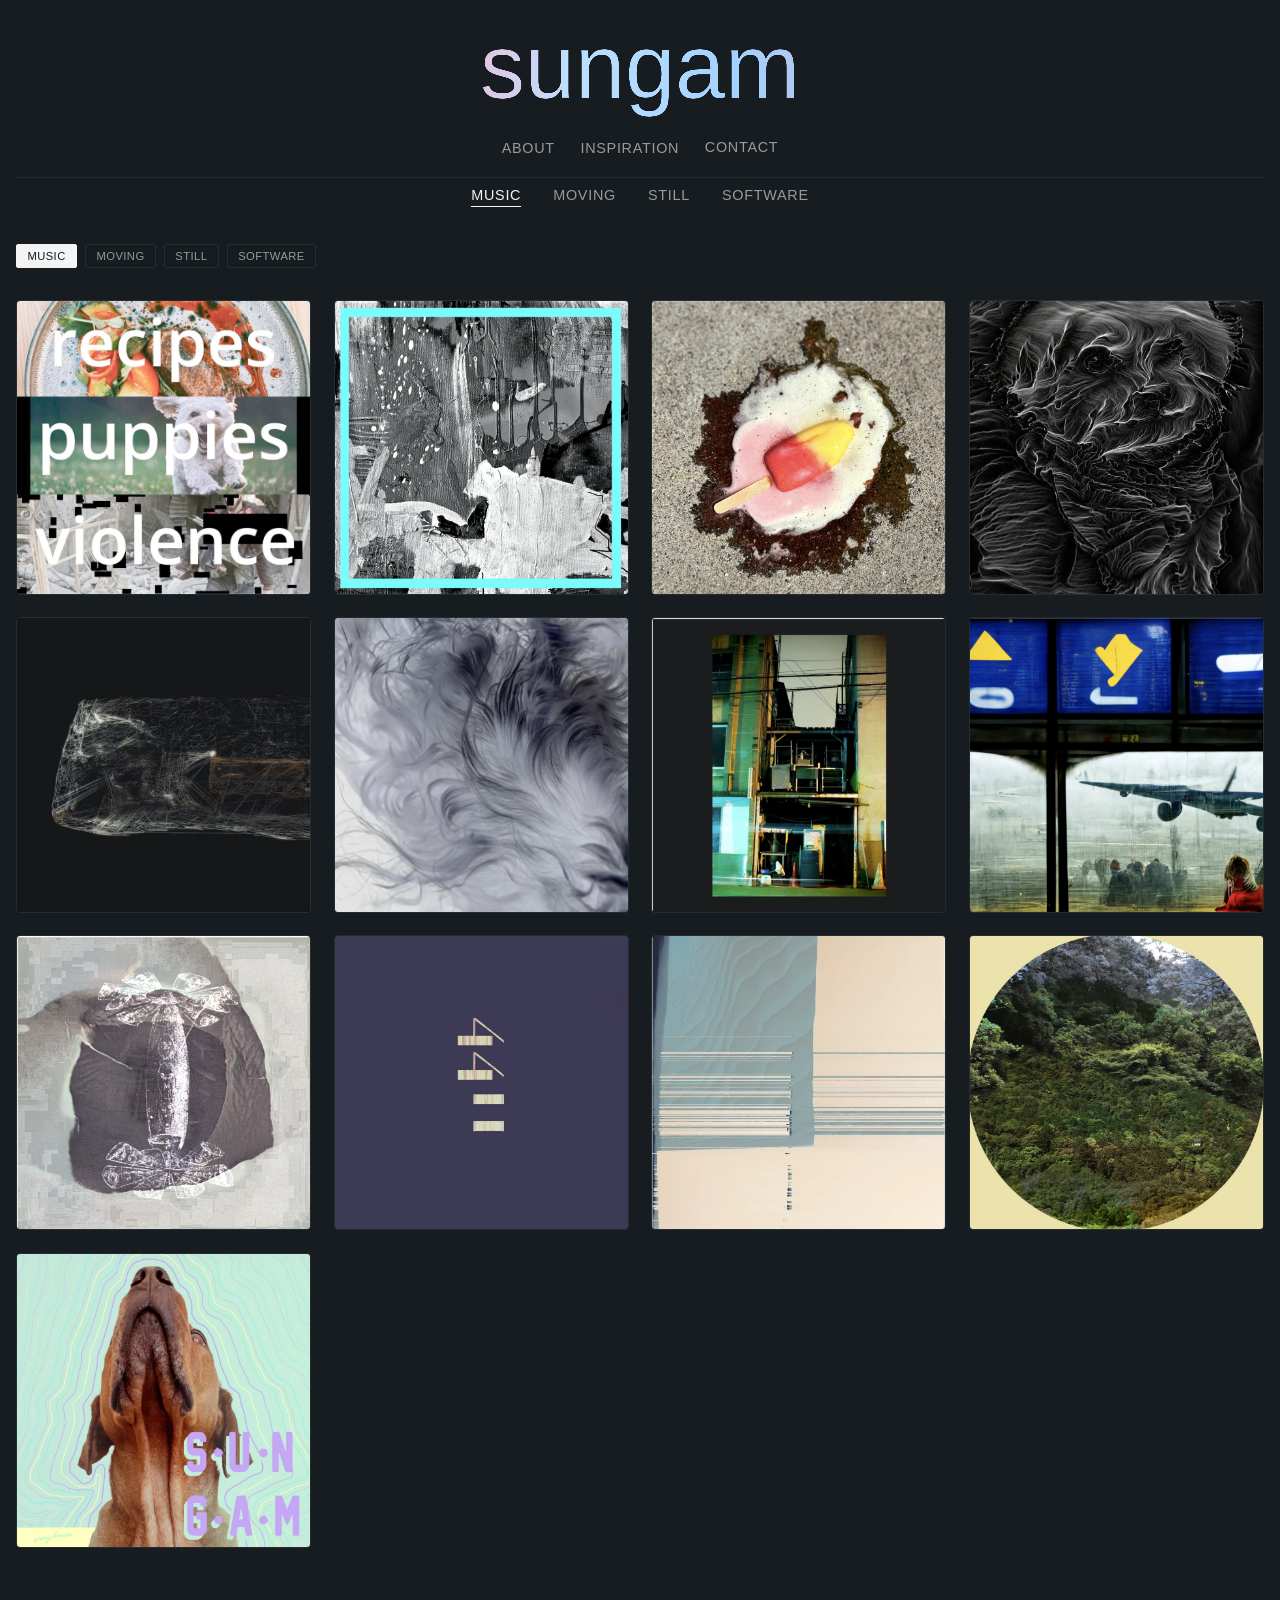
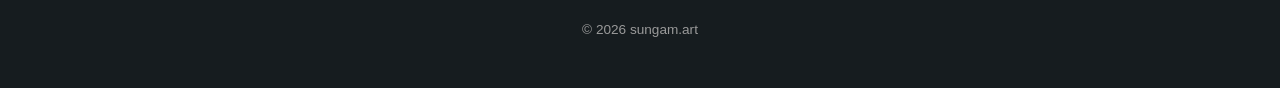
==== index.html @ 4e42deeb "Centered header: logo top, tabs below, category row underneath Co-Authored-By: Claude Sonnet 4.6 <no" ====
<!DOCTYPE html>
<html lang="en">
<head>
<link rel="icon" type="image/png" sizes="32x32" href="/icons/favicon-32x32.png">
<link rel="icon" type="image/png" sizes="16x16" href="/icons/favicon-16x16.png">
<link rel="shortcut icon" href="/icons/favicon.ico">
<link rel="apple-touch-icon" sizes="180x180" href="/icons/apple-touch-icon.png">
<link rel="manifest" href="/site.webmanifest">
<meta charset="UTF-8">
<meta name="viewport" content="width=device-width, initial-scale=1.0">
<title>sungam.art</title>
<link rel="stylesheet" href="style.css">
</head>
<body>

<header class="site-header">
  <a class="brand" href="#music" data-tab-link="portfolio">
    <canvas id="logo-canvas" aria-hidden="true"></canvas>
    <span class="sr-only">sungam</span>
  </a>

  <nav class="tabs" role="tablist" aria-label="Site sections">
    <button class="tab" id="tab-about" type="button" role="tab" aria-selected="false" aria-controls="panel-about" data-tab-link="about">About</button>
    <button class="tab" id="tab-inspiration" type="button" role="tab" aria-selected="false" aria-controls="panel-inspiration" data-tab-link="inspiration">Inspiration</button>
    <a class="tab" href="mailto:magnbir@gmail.com">Contact</a>
  </nav>

  <div class="category-row">
    <button class="category-link" type="button" data-category="music">Music</button>
    <button class="category-link" type="button" data-category="video">Moving</button>
    <button class="category-link" type="button" data-category="visual">Still</button>
    <button class="category-link" type="button" data-category="software">Software</button>
  </div>
</header>

<main class="site-main">

  <section id="panel-portfolio" class="panel" role="tabpanel" aria-labelledby="tab-portfolio">

    <div class="filters" id="type-filters" role="radiogroup" aria-label="Filter portfolio by type">
      <button class="filter-pill" type="button" role="radio" data-type="music" aria-checked="true">Music</button>
      <button class="filter-pill" type="button" role="radio" data-type="video" aria-checked="false">Moving</button>
      <button class="filter-pill" type="button" role="radio" data-type="visual" aria-checked="false">Still</button>
      <button class="filter-pill" type="button" role="radio" data-type="software" aria-checked="false">Software</button>
    </div>

<div class="grid" id="portfolio-grid"></div>

    <p class="empty-state" id="portfolio-empty" hidden>Nothing to show — toggle a filter above.</p>

  </section>

  <section id="panel-about" class="panel" role="tabpanel" aria-labelledby="tab-about" hidden>
    <div class="about-content">
      <div class="about-body">
        <img class="about-photo" src="Pics/about/magnusAbout.webp" alt="Magnus B. Skarphedinsson (Sungam)">
        <div class="about-text">
          <p>
            Sungam (Magnus B. Skarphedinsson) is an Icelandic electronic musician, sound and visual artist based in Oslo, Norway.
          </p>
          <p>
            My work is driven by a fascination with texture—both as material and method. Whether through Sungam or collaborations with 4411, Quadruplos, and Mr. Silla & Mongoose, texture remains the constant thread, the core inspiration shaping everything I create across music and visual art.
          </p>
          <p>
            Sonically, I explore the space between electronic music and experimental acoustics. I utilise generative techniques with modular synthesizers, bowed bass, found objects, contact microphone recordings, and field sounds—material that blurs the line between noise and musicality. These elements feed into larger pieces often grounded in techno and jungle, which I use as frameworks to investigate rhythm, density, and the textural possibilities of sound design.
          </p>
          <p>
            This same texture-focused approach carries through my visual work in video, photography, and painting. It's that compelling tension between organic unpredictability and digital precision that drives everything.
          </p>
          <p>
            Beyond making music, I'm interested in expanding the tools available for sound creation. I develop Max for Live devices that translate my approach to texture into instruments others can experiment with and build upon.
          </p>
          <p>
            At its core, my work is about listening—to texture, to the fine details in sound, to what happens when electronic precision meets organic imperfection.
          </p>
        </div>
      </div>
    </div>
  </section>

  <section id="panel-inspiration" class="panel" role="tabpanel" aria-labelledby="tab-inspiration" hidden>
    <div class="inspiration-content">

      <div class="insp-grid">
      <div class="insp-cat">
        <h3 class="insp-cat-title">Art</h3>
        <ul class="insp-list">
          <li class="insp-entry">
            <div class="insp-entry-main">
              <a class="insp-entry-name" href="https://ertdfgcvb.xyz" target="_blank" rel="noopener">Andreas Gysin</a>
              <span class="insp-entry-meta">ertdfgcvb &middot; Switzerland</span>
            </div>
            <p class="insp-entry-note">Works in ASCII. Homepage is a live text-rendering engine; play. is a browser-based live-coding playground with ~40 demos and a manual.</p>
            <a class="insp-entry-extra-url" href="https://play.ertdfgcvb.xyz" target="_blank" rel="noopener">play.ertdfgcvb.xyz</a>
          </li>
          <li class="insp-entry">
            <div class="insp-entry-main">
              <a class="insp-entry-name" href="https://www.nathalielawhead.com" target="_blank" rel="noopener">Nathalie Lawhead</a>
              <span class="insp-entry-meta">alienmelon &middot; Irvine, California</span>
            </div>
            <p class="insp-entry-note">Net artist since the late 90s. Deliberately broken and hostile interfaces as formal language. Also made the open-source Electric Zine Maker.</p>
            <a class="insp-entry-extra-url" href="https://tetrageddon.com" target="_blank" rel="noopener">tetrageddon.com</a>
          </li>
          <li class="insp-entry">
            <div class="insp-entry-main">
              <a class="insp-entry-name" href="https://everest-pipkin.com" target="_blank" rel="noopener">Everest Pipkin</a>
            </div>
            <p class="insp-entry-note">Generative poetry, software, drawing, tabletop games. Themes of ecology, tool making, collapse, and the labor and care inside those fantasies.</p>
          </li>
          <li class="insp-entry">
            <div class="insp-entry-main">
              <a class="insp-entry-name" href="https://www.laturboavedon.com" target="_blank" rel="noopener">LaTurbo Avedon</a>
              <span class="insp-entry-meta">non-physical</span>
            </div>
            <p class="insp-entry-note">Exists only as an avatar; no physical identity confirmed. Runs Panther Modern, a file-based exhibition space for site-specific internet installations.</p>
            <a class="insp-entry-extra-url" href="https://turboavedon.com" target="_blank" rel="noopener">turboavedon.com</a>
          </li>
          <li class="insp-entry">
            <div class="insp-entry-main">
              <a class="insp-entry-name" href="https://jodi.org" target="_blank" rel="noopener">JODI</a>
              <span class="insp-entry-meta">Joan Heemskerk and Dirk Paesmans &middot; Netherlands / Belgium</span>
            </div>
            <p class="insp-entry-note">From 1995. The origin point of the genre.</p>
          </li>
        </ul>
      </div>

      <div class="insp-cat">
        <h3 class="insp-cat-title">Tools</h3>
        <ul class="insp-list">
          <li class="insp-entry">
            <div class="insp-entry-main">
              <a class="insp-entry-name" href="https://khyamallami.com" target="_blank" rel="noopener">Khyam Allami</a>
              <span class="insp-entry-meta">Iraqi-British, born Damascus</span>
            </div>
            <p class="insp-entry-note">Oud player who built his own microtonal software (Apotome, Leimma) after finding existing tools culturally biased. Prix Ars Electronica 2021.</p>
            <a class="insp-entry-extra-url" href="https://apotome.ctm-festival.de" target="_blank" rel="noopener">apotome.ctm-festival.de</a>
          </li>
          <li class="insp-entry">
            <div class="insp-entry-main">
              <a class="insp-entry-name" href="http://www.singingtextiles.com" target="_blank" rel="noopener">Paola Torres Núñez del Prado</a>
              <span class="insp-entry-meta">Peruvian, Stockholm</span>
            </div>
            <p class="insp-entry-note">DIY textile controllers as sound interfaces since 2007. Lichen-based interactive textiles; khipu reimagined as a sonic coding system.</p>
            <a class="insp-entry-extra-url" href="https://autodios.github.io/index1.html" target="_blank" rel="noopener">autodios.github.io</a>
          </li>
          <li class="insp-entry">
            <div class="insp-entry-main">
              <a class="insp-entry-name" href="https://inconvergent.net" target="_blank" rel="noopener">Anders Hoff</a>
              <span class="insp-entry-meta">Inconvergent</span>
            </div>
            <p class="insp-entry-note">Generative plotter work with the algorithms written up alongside each piece.</p>
          </li>
          <li class="insp-entry">
            <div class="insp-entry-main">
              <a class="insp-entry-name" href="https://ojack.xyz" target="_blank" rel="noopener">Olivia Jack</a>
            </div>
            <p class="insp-entry-note">Made Hydra, the browser-based live coding video synth.</p>
          </li>
          <li class="insp-entry">
            <div class="insp-entry-main">
              <a class="insp-entry-name" href="https://charstiles.com" target="_blank" rel="noopener">Char Stiles</a>
            </div>
            <p class="insp-entry-note">Live-coded shaders, GLSL performance.</p>
          </li>
          <li class="insp-entry">
            <div class="insp-entry-main">
              <a class="insp-entry-name" href="https://kylemcdonald.net" target="_blank" rel="noopener">Kyle McDonald</a>
            </div>
            <p class="insp-entry-note">Computer vision and machine learning, usually pointed at something uncomfortable.</p>
          </li>
          <li class="insp-entry">
            <div class="insp-entry-main">
              <a class="insp-entry-name" href="https://yaxu.org" target="_blank" rel="noopener">Alex McLean</a>
              <span class="insp-entry-meta">yaxu</span>
            </div>
            <p class="insp-entry-note">Made TidalCycles. Writes about pattern and weaving as much as music.</p>
          </li>
        </ul>
      </div>

      <div class="insp-cat">
        <h3 class="insp-cat-title">AV</h3>
        <ul class="insp-list">
          <li class="insp-entry">
            <div class="insp-entry-main">
              <a class="insp-entry-name" href="https://www.ioanavrememoser.com" target="_blank" rel="noopener">Ioana Vreme Moser</a>
              <span class="insp-entry-meta">Romanian, Berlin</span>
            </div>
            <p class="insp-entry-note">Deliberately crude circuits built from cosmetics, sugar, minerals and salvaged components. Sound sculptures with 1960s chips embedded in hard candy.</p>
          </li>
          <li class="insp-entry">
            <div class="insp-entry-main">
              <a class="insp-entry-name" href="https://tarikbarri.nl" target="_blank" rel="noopener">Tarik Barri</a>
              <span class="insp-entry-meta">Dutch, Berlin</span>
            </div>
            <p class="insp-entry-note">Built Versum, a 3D world where navigating it is the composition.</p>
          </li>
          <li class="insp-entry">
            <div class="insp-entry-main">
              <a class="insp-entry-name" href="https://renickbell.net" target="_blank" rel="noopener">Renick Bell</a>
            </div>
            <p class="insp-entry-note">Algorithmic live coding through his own Haskell system, Conductive.</p>
          </li>
          <li class="insp-entry">
            <div class="insp-entry-main">
              <a class="insp-entry-name" href="https://www.instagram.com/cndsd/" target="_blank" rel="noopener">Malitzin Cortés</a>
              <span class="insp-entry-meta">CNDSD &middot; Mexico City</span>
            </div>
            <p class="insp-entry-note">Architecture background from UNAM. Live coding, generative art, expanded cinema, 3D animation. Co-runs TOPLAP México.</p>
          </li>
          <li class="insp-entry">
            <div class="insp-entry-main">
              <a class="insp-entry-name" href="https://www.404zero.com" target="_blank" rel="noopener">404.zero</a>
              <span class="insp-entry-meta">Kristina Karpysheva and Alexander Letsius</span>
            </div>
            <p class="insp-entry-note">Duo of audiovisual artists and toolmakers. Generative light and modular sound. Recorded in Iceland, released on Bedroom Community.</p>
            <a class="insp-entry-extra-url" href="https://instagram.com/404.zero" target="_blank" rel="noopener">instagram.com/404.zero</a>
          </li>
          <li class="insp-entry">
            <div class="insp-entry-main">
              <a class="insp-entry-name" href="https://pauricfreeman.com" target="_blank" rel="noopener">Pauric Freeman</a>
              <span class="insp-entry-meta">Ireland</span>
            </div>
            <p class="insp-entry-note">Custom tools generating real-time composition from data collected off live instruments.</p>
          </li>
          <li class="insp-entry">
            <div class="insp-entry-main">
              <a class="insp-entry-name" href="https://www.nonotak.com" target="_blank" rel="noopener">NONOTAK</a>
              <span class="insp-entry-meta">Noemi Schipfer and Takami Nakamoto</span>
            </div>
            <p class="insp-entry-note">Light and sound installations, very architectural.</p>
          </li>
        </ul>
      </div>

      <div class="insp-cat">
          <h3 class="insp-cat-title">Hubs</h3>
          <ul class="insp-list">
            <li class="insp-entry">
              <div class="insp-entry-main"><a class="insp-entry-name" href="https://monoskop.org" target="_blank" rel="noopener">Monoskop</a></div>
              <p class="insp-entry-note">Non-commercial wiki of media art and experimental practice. Deepest hole on the list.</p>
            </li>
            <li class="insp-entry">
              <div class="insp-entry-main"><a class="insp-entry-name" href="https://net-art.org/browser-art" target="_blank" rel="noopener">net-art.org — Browser Art</a></div>
              <p class="insp-entry-note">Directory of works using browser structure and links as visual material.</p>
            </li>
            <li class="insp-entry">
              <div class="insp-entry-main"><a class="insp-entry-name" href="https://neocities.org" target="_blank" rel="noopener">Neocities</a></div>
              <p class="insp-entry-note">Indie web, ad-free, web 1.0 aesthetic. Browse by tag.</p>
            </li>
            <li class="insp-entry">
              <div class="insp-entry-main"><a class="insp-entry-name" href="https://blog.toplap.org" target="_blank" rel="noopener">TOPLAP</a></div>
              <p class="insp-entry-note">Live coding worldwide, strong Latin American nodes.</p>
            </li>
            <li class="insp-entry">
              <div class="insp-entry-main"><a class="insp-entry-name" href="https://hakunakulala.bandcamp.com" target="_blank" rel="noopener">Hakuna Kulala</a></div>
              <p class="insp-entry-note">Independent Kampala label, experimental offshoot of Nyege Nyege.</p>
            </li>
            <li class="insp-entry">
              <div class="insp-entry-main"><a class="insp-entry-name" href="https://2025.algorithmicpattern.org" target="_blank" rel="noopener">Algorithmic Pattern</a></div>
              <p class="insp-entry-note">Pattern in weaving, code and craft. Small, unusual roster.</p>
            </li>
            <li class="insp-entry">
              <div class="insp-entry-main"><a class="insp-entry-name" href="https://instrumentinventors.org" target="_blank" rel="noopener">Instrument Inventors Initiative (iii)</a></div>
              <p class="insp-entry-note">Artist-run, The Hague. Roster entirely of instrument builders.</p>
            </li>
            <li class="insp-entry">
              <div class="insp-entry-main"><a class="insp-entry-name" href="https://www.tdbkk.xyz" target="_blank" rel="noopener">TDBKK</a></div>
              <p class="insp-entry-note">Bangkok TouchDesigner community, with artist profiles across Southeast Asia.</p>
            </li>
            <li class="insp-entry">
              <div class="insp-entry-main"><a class="insp-entry-name" href="https://anthology.rhizome.org" target="_blank" rel="noopener">Rhizome Net Art Anthology</a></div>
              <p class="insp-entry-note">Restored net art works. Nonprofit tied to the New Museum.</p>
            </li>
          </ul>
      </div>
      </div><!-- /insp-grid -->

    </div>
  </section>

</main>

<div class="lightbox" id="lightbox" hidden>
  <button class="lightbox-close" type="button" aria-label="Close">&times;</button>
  <button class="lightbox-nav lightbox-prev" type="button" aria-label="Previous photo">&#8249;</button>
  <img class="lightbox-img" id="lightbox-img" src="" alt="">
  <button class="lightbox-nav lightbox-next" type="button" aria-label="Next photo">&#8250;</button>
</div>

<footer class="site-footer">
  <p>&copy; <span id="year"></span> sungam.art</p>
</footer>

<script>
  document.getElementById('year').textContent = new Date().getFullYear();
</script>
<script src="logo-shader.js"></script>
<script src="portfolio.js"></script>

</body>
</html>
---- style.css ----
:root {
  --bg: #161c1f;
  --fg: #f4f4f4;
  --muted: #9a9a9a;
  --accent: #f4f4f4;
  --border: #252d31;
  --card-bg: #1c2428;
}

* {
  box-sizing: border-box;
}

body {
  margin: 0;
  background: var(--bg);
  color: var(--fg);
  font-family: "Helvetica Neue", Helvetica, Arial, sans-serif;
  line-height: 1.5;
}

.sr-only {
  position: absolute;
  width: 1px;
  height: 1px;
  overflow: hidden;
  clip: rect(0, 0, 0, 0);
  white-space: nowrap;
}

.icon {
  width: 16px;
  height: 16px;
  display: block;
  flex-shrink: 0;
}

/* Header */

.site-header {
  position: sticky;
  top: 0;
  z-index: 100;
  padding: 1.4rem 1rem 0;
  background: var(--bg);
  display: flex;
  flex-direction: column;
  align-items: center;
  gap: 0.9rem;
}

.brand {
  display: flex;
  align-items: center;
  justify-content: center;
}

.brand #logo-canvas {
  display: block;
  width: 500px;
  height: 100px;
}

.tabs {
  display: flex;
  gap: 1.6rem;
  justify-content: center;
}

.category-row {
  display: flex;
  gap: 2rem;
  justify-content: center;
  padding: 0.6rem 0 0.8rem;
  border-top: 1px solid var(--border);
  width: 100%;
}

.category-link {
  background: none;
  border: none;
  padding: 0;
  padding-bottom: 3px;
  color: var(--muted);
  font-family: inherit;
  font-size: 0.9rem;
  letter-spacing: 0.05em;
  text-transform: uppercase;
  cursor: pointer;
  border-bottom: 1px solid transparent;
  transition: color 0.15s ease, border-color 0.15s ease;
}

.category-link:hover {
  color: var(--fg);
}

.category-link[aria-pressed="true"] {
  color: var(--fg);
  border-bottom-color: var(--fg);
}

.tab {
  background: none;
  border: none;
  padding: 0;
  padding-bottom: 3px;
  color: var(--muted);
  font-family: inherit;
  font-size: 0.9rem;
  letter-spacing: 0.05em;
  text-transform: uppercase;
  text-decoration: none;
  cursor: pointer;
  border-bottom: 1px solid transparent;
  transition: color 0.15s ease, border-color 0.15s ease;
}

.tab:hover {
  color: var(--fg);
}

.tab[aria-selected="true"] {
  color: var(--fg);
  border-bottom-color: var(--fg);
}

.social-row {
  display: flex;
  flex-wrap: wrap;
  justify-content: flex-end;
  gap: 1rem;
  max-width: 1400px;
  margin: 1rem auto 0;
  padding: 0 1rem;
}

.social-link {
  display: inline-flex;
  opacity: 0.75;
  transition: opacity 0.15s ease;
}

.social-link .icon {
  filter: brightness(0) invert(1);
}

.social-link:hover {
  opacity: 1;
}

/* Layout */

.site-main {
  max-width: 1400px;
  margin: 1.5rem auto 0;
  padding: 0 1rem;
  min-height: 50vh;
}

.panel[hidden] {
  display: none;
}

/* Filters */

.filters {
  display: flex;
  flex-wrap: wrap;
  justify-content: flex-start;
  gap: 0.5rem;
  margin-bottom: 2rem;
}

.filters[hidden] {
  display: none;
}


.filter-pill {
  background: none;
  border: 1px solid var(--border);
  border-radius: 2px;
  color: var(--muted);
  font-family: inherit;
  font-size: 0.7rem;
  letter-spacing: 0.04em;
  text-transform: uppercase;
  padding: 0.3rem 0.65rem;
  cursor: pointer;
  transition: background 0.15s ease, color 0.15s ease, border-color 0.15s ease;
}

.filter-pill:hover {
  border-color: var(--fg);
  color: var(--fg);
}

.filter-pill[aria-checked="true"] {
  background: var(--fg);
  color: var(--bg);
  border-color: var(--fg);
}

/* Grid */

.grid {
  display: grid;
  grid-template-columns: repeat(auto-fill, minmax(280px, 1fr));
  gap: 1.4rem;
}

.grid.grid--devices {
  display: flex;
  flex-direction: column;
  gap: 1.5rem;
}

.grid.grid--visual {
  display: grid;
  grid-template-columns: repeat(6, 1fr);
  gap: 0;
}

/* default: 3 per row, portrait crop */
.grid--visual .card {
  grid-column: span 2;
  border: none;
  border-radius: 0;
  background: transparent;
  margin: 0;
  padding: 0;
}

/* every group of 5: first two are wider, half the row each */
.grid--visual .card:nth-child(5n+1),
.grid--visual .card:nth-child(5n+2) {
  grid-column: span 3;
}

.grid--visual .card:hover {
  border-color: transparent;
  transform: none;
}

/* normal items: tall portrait crop */
.card[data-type="visual"] .card-thumb {
  aspect-ratio: 3 / 4;
}

/* wide items: landscape crop */
.grid--visual .card:nth-child(5n+1) .card-thumb,
.grid--visual .card:nth-child(5n+2) .card-thumb {
  aspect-ratio: 4 / 3;
}

.card[data-type="visual"] .card-thumb-img {
  position: absolute;
  inset: 0;
  width: 100%;
  height: 100%;
  object-fit: cover;
  display: block;
}

.card[data-type="visual"] .card-thumb-fallback {
  display: none;
}

.empty-state {
  text-align: center;
  color: var(--muted);
  margin: 3rem 0;
}

.grid--software {
  display: block;
}

.software-layout {
  display: grid;
  grid-template-columns: 1fr 1fr;
  gap: 3rem;
  align-items: start;
}

.software-col {
  display: flex;
  flex-direction: column;
  gap: 1rem;
}

.software-col-header {
  margin: 0 0 0.8rem;
  font-size: 0.75rem;
  font-weight: 400;
  text-transform: uppercase;
  letter-spacing: 0.06em;
  color: var(--muted);
  border-bottom: 1px solid var(--border);
  padding-bottom: 0.5rem;
}

.software-col .device-photo {
  width: 180px;
}

.device-row-wrapper {
  display: flex;
  flex-direction: column;
  gap: 0.5rem;
  margin-bottom: 0.5rem;
}

.device-row {
  display: flex;
  gap: 1.5rem;
  align-items: center;
  color: var(--fg);
  text-decoration: none;
  border: 1px solid var(--border);
  border-radius: 4px;
  padding: 1.2rem;
  background: var(--card-bg);
  transition: border-color 0.15s ease;
}

.device-row:hover {
  border-color: var(--fg);
}

.device-release-link {
  align-self: flex-start;
  color: var(--muted);
  font-size: 0.72rem;
  text-decoration: none;
  letter-spacing: 0.04em;
  text-transform: uppercase;
  border: 1px solid var(--border);
  border-radius: 2px;
  padding: 0.25rem 0.6rem;
  transition: color 0.15s ease, border-color 0.15s ease;
}

.device-release-link:hover {
  color: var(--fg);
  border-color: var(--fg);
}

.device-photo {
  position: relative;
  width: 320px;
  flex-shrink: 0;
  aspect-ratio: 16 / 9;
  background: #0e1011;
  display: flex;
  align-items: center;
  justify-content: center;
  overflow: hidden;
  border-radius: 4px;
}

.device-info {
  flex: 1;
  min-width: 0;
}

.device-title {
  margin: 0 0 0.6rem;
  font-size: 1.05rem;
  font-weight: 500;
}

.device-description {
  margin: 0;
  color: var(--muted);
  font-size: 0.9rem;
  line-height: 1.6;
}

.card {
  display: flex;
  flex-direction: column;
  width: 100%;
  padding: 0;
  font: inherit;
  color: var(--fg);
  text-decoration: none;
  cursor: pointer;
  border: 1px solid var(--border);
  border-radius: 4px;
  overflow: hidden;
  background: var(--card-bg);
  transition: border-color 0.15s ease, transform 0.15s ease;
}

.card:hover {
  border-color: var(--fg);
  transform: translateY(-2px);
}

.card-thumb {
  position: relative;
  aspect-ratio: 16 / 9;
  background: #0e1011;
  display: flex;
  align-items: center;
  justify-content: center;
  overflow: hidden;
}

.card[data-type="music"] .card-thumb,
.card[data-type="visual"] .card-thumb {
  aspect-ratio: 1 / 1;
}

.card-thumb-fallback {
  width: 28px;
  height: 28px;
  opacity: 0.5;
}

.card-thumb-img {
  position: absolute;
  inset: 0;
  width: 100%;
  height: 100%;
  object-fit: cover;
  transition: transform 0.2s ease;
}

.card:hover .card-thumb-img {
  transform: scale(1.04);
}

.card-overlay {
  position: absolute;
  inset: 0;
  display: flex;
  align-items: center;
  justify-content: center;
  padding: 1rem;
  background: rgba(20, 23, 24, 0.55);
  opacity: 0;
  transition: opacity 0.2s ease;
}

.card:hover .card-overlay {
  opacity: 1;
}

.card-overlay-title {
  color: rgba(244, 244, 244, 0.8);
  font-size: 1.35rem;
  font-weight: 500;
  text-align: center;
  line-height: 1.4;
}

/* Lightbox */

.lightbox {
  position: fixed;
  inset: 0;
  z-index: 200;
  display: flex;
  align-items: center;
  justify-content: center;
  padding: 3rem 2rem;
  background: rgba(10, 11, 12, 0.92);
}

.lightbox[hidden] {
  display: none;
}

.lightbox-img {
  max-width: 100%;
  max-height: 100%;
  object-fit: contain;
  border-radius: 4px;
}

.lightbox-close {
  position: absolute;
  top: 1.2rem;
  right: 1.5rem;
  background: none;
  border: none;
  color: var(--fg);
  font-size: 2rem;
  line-height: 1;
  padding: 0.25rem 0.6rem;
  cursor: pointer;
}

.lightbox-close:hover {
  color: var(--muted);
}

.lightbox-nav {
  position: absolute;
  top: 50%;
  transform: translateY(-50%);
  display: flex;
  align-items: center;
  justify-content: center;
  width: 48px;
  height: 48px;
  border-radius: 50%;
  background: rgba(255, 255, 255, 0.08);
  border: none;
  color: var(--fg);
  font-size: 2rem;
  line-height: 1;
  cursor: pointer;
  opacity: 0;
  transition: opacity 0.15s ease, background 0.15s ease;
}

.lightbox:hover .lightbox-nav {
  opacity: 1;
}

.lightbox-nav:hover {
  background: rgba(255, 255, 255, 0.18);
}

.lightbox-nav[hidden] {
  display: none;
}

.lightbox-prev {
  left: 1.5rem;
}

.lightbox-next {
  right: 1.5rem;
}

/* About */

.about-content {
  max-width: 880px;
  margin: 0 auto 3rem;
}

.about-body {
  display: flex;
  gap: 2rem;
  align-items: flex-start;
}

.about-photo {
  width: 220px;
  flex-shrink: 0;
  border-radius: 4px;
  display: block;
  margin-top: 3rem;
}

.about-text {
  flex: 1;
  min-width: 0;
}

.about-content h3 {
  margin: 2rem 0 1rem;
  font-size: 0.95rem;
  font-weight: 300;
  text-transform: uppercase;
  letter-spacing: 0.04em;
  color: var(--muted);
}

.about-content p {
  color: var(--fg);
}

/* Inspiration */

.inspiration-content {
  max-width: 960px;
  margin: 0 auto 3rem;
}

.insp-grid {
  display: grid;
  grid-template-columns: 1fr 1fr;
  gap: 2.5rem 3rem;
  align-items: start;
}

.insp-cat {
  margin-bottom: 0;
}

.insp-cat-title {
  margin: 0 0 1rem;
  font-size: 0.75rem;
  font-weight: 400;
  text-transform: uppercase;
  letter-spacing: 0.06em;
  color: var(--muted);
  border-bottom: 1px solid var(--border);
  padding-bottom: 0.5rem;
}

.insp-list {
  list-style: none;
  padding: 0;
  margin: 0;
  display: flex;
  flex-direction: column;
  gap: 1.1rem;
}

.insp-entry-main {
  display: flex;
  align-items: baseline;
  gap: 0.55rem;
  flex-wrap: wrap;
}

.insp-entry-name {
  color: var(--fg);
  text-decoration: none;
  font-size: 0.95rem;
  font-weight: 500;
}

.insp-entry-name:hover {
  text-decoration: underline;
  text-underline-offset: 3px;
}

.insp-entry-name--plain {
  font-size: 0.95rem;
  font-weight: 500;
}

.insp-entry-meta {
  color: var(--muted);
  font-size: 0.8rem;
}

.insp-entry-note {
  margin: 0.2rem 0 0;
  color: var(--muted);
  font-size: 0.85rem;
  line-height: 1.55;
}

.insp-entry-extra-url {
  display: inline-block;
  margin-top: 0.25rem;
  color: var(--muted);
  font-size: 0.78rem;
  text-decoration: none;
}

.insp-entry-extra-url:hover {
  color: var(--fg);
}

.insp-bottom {
  display: grid;
  grid-template-columns: 1fr 1fr;
  gap: 3rem;
  margin-top: 0.5rem;
}

@media (max-width: 640px) {
  .insp-bottom {
    grid-template-columns: 1fr;
  }

  .insp-grid {
    grid-template-columns: 1fr;
  }
}

/* Footer */

.site-footer {
  text-align: center;
  padding: 2.5rem 1rem 3rem;
  margin-top: 2rem;
}

.site-footer p {
  color: var(--muted);
  font-size: 0.85rem;
  margin: 0;
}

@media (max-width: 640px) {
  .brand #logo-canvas {
    width: 280px;
    height: 56px;
  }

  .category-row {
    gap: 1.2rem;
  }

  .tabs {
    justify-content: center;
    width: 100%;
  }

  .site-main {
    margin-top: 1.5rem;
    padding: 0 1rem;
  }

  .grid {
    grid-template-columns: repeat(auto-fill, minmax(220px, 1fr));
  }

  .grid.grid--visual {
    grid-template-columns: repeat(2, 1fr);
  }

  .grid--visual .card,
  .grid--visual .card:nth-child(5n+1),
  .grid--visual .card:nth-child(5n+2) {
    grid-column: span 1;
  }

  .about-body {
    flex-direction: column;
  }

  .about-photo {
    width: 160px;
    margin: 0 auto;
  }

  .device-row {
    flex-direction: column;
  }

  .device-photo {
    width: 100%;
  }

  .software-layout {
    grid-template-columns: 1fr;
  }

  .software-col .device-photo {
    width: 100%;
  }
}
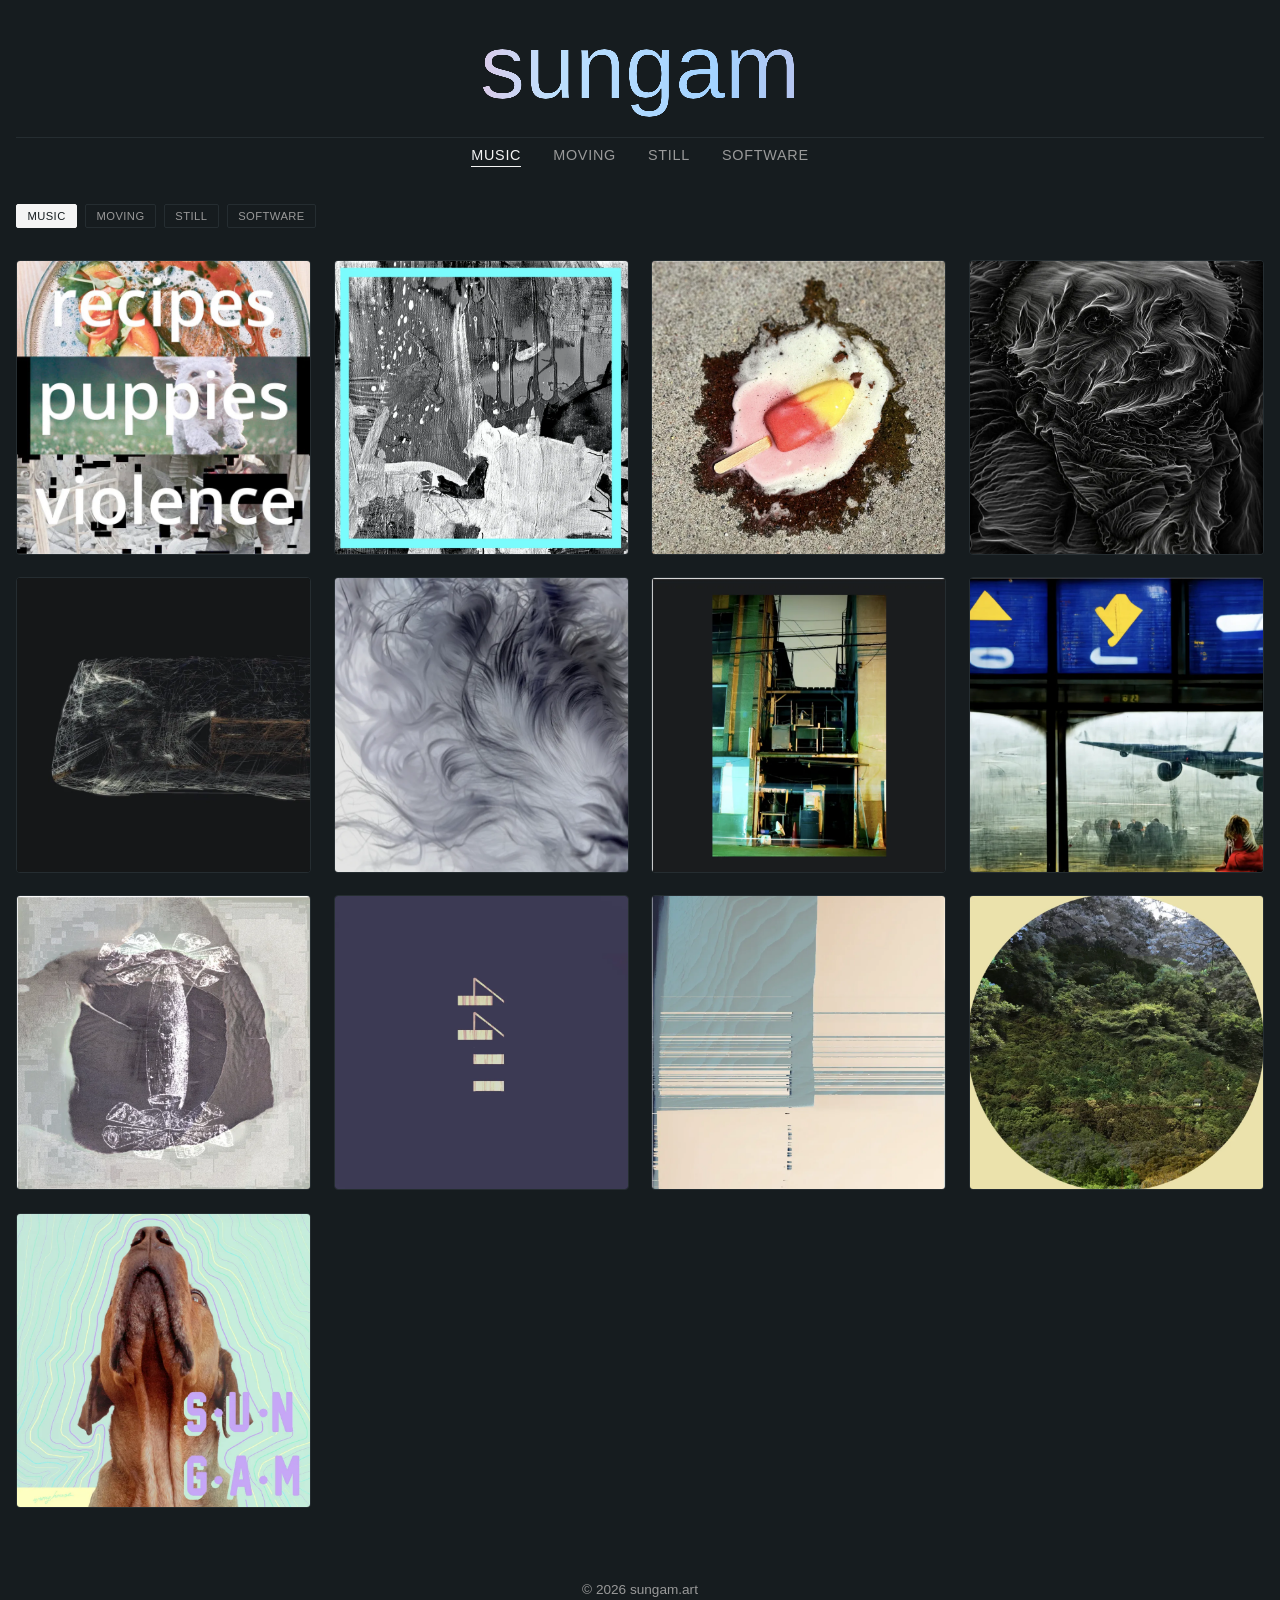
==== commit 7e17e261: "Remove old tabs nav, keep category links only Co-Authored-By: Claude Sonnet 4.6 <noreply@anthropic.c" ====
--- a/index.html
+++ b/index.html
@@ -19,12 +19,6 @@
     <span class="sr-only">sungam</span>
   </a>
 
-  <nav class="tabs" role="tablist" aria-label="Site sections">
-    <button class="tab" id="tab-about" type="button" role="tab" aria-selected="false" aria-controls="panel-about" data-tab-link="about">About</button>
-    <button class="tab" id="tab-inspiration" type="button" role="tab" aria-selected="false" aria-controls="panel-inspiration" data-tab-link="inspiration">Inspiration</button>
-    <a class="tab" href="mailto:magnbir@gmail.com">Contact</a>
-  </nav>
-
   <div class="category-row">
     <button class="category-link" type="button" data-category="music">Music</button>
     <button class="category-link" type="button" data-category="video">Moving</button>
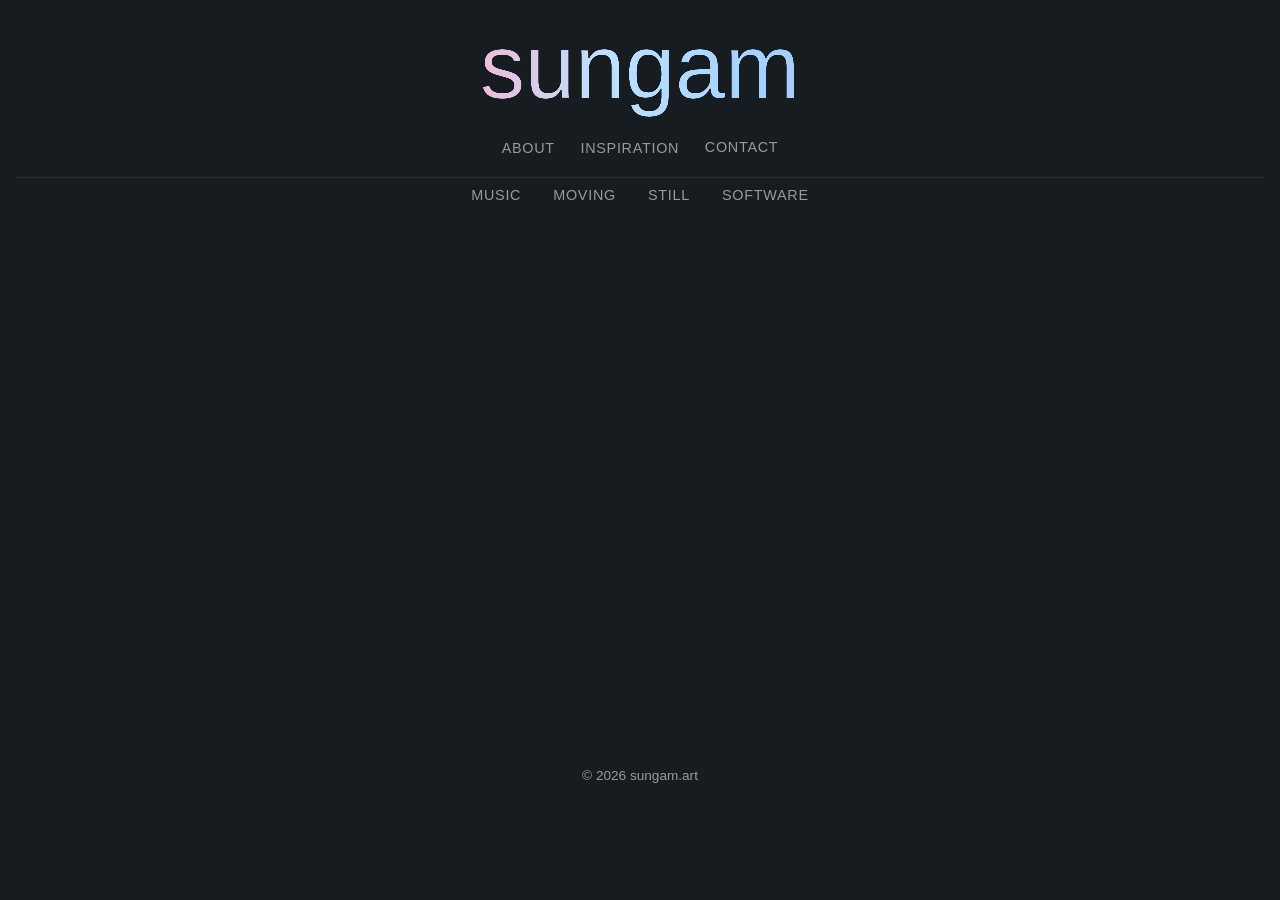
==== commit 12280a1c: "Restore About/Inspiration tabs, remove filter pills from portfolio panel Co-Authored-By: Claude Sonn" ====
--- a/index.html
+++ b/index.html
@@ -19,6 +19,12 @@
     <span class="sr-only">sungam</span>
   </a>
 
+  <nav class="tabs" role="tablist" aria-label="Site sections">
+    <button class="tab" id="tab-about" type="button" role="tab" aria-selected="false" aria-controls="panel-about" data-tab-link="about">About</button>
+    <button class="tab" id="tab-inspiration" type="button" role="tab" aria-selected="false" aria-controls="panel-inspiration" data-tab-link="inspiration">Inspiration</button>
+    <a class="tab" href="mailto:magnbir@gmail.com">Contact</a>
+  </nav>
+
   <div class="category-row">
     <button class="category-link" type="button" data-category="music">Music</button>
     <button class="category-link" type="button" data-category="video">Moving</button>
@@ -31,13 +37,6 @@
 
   <section id="panel-portfolio" class="panel" role="tabpanel" aria-labelledby="tab-portfolio">
 
-    <div class="filters" id="type-filters" role="radiogroup" aria-label="Filter portfolio by type">
-      <button class="filter-pill" type="button" role="radio" data-type="music" aria-checked="true">Music</button>
-      <button class="filter-pill" type="button" role="radio" data-type="video" aria-checked="false">Moving</button>
-      <button class="filter-pill" type="button" role="radio" data-type="visual" aria-checked="false">Still</button>
-      <button class="filter-pill" type="button" role="radio" data-type="software" aria-checked="false">Software</button>
-    </div>
-
 <div class="grid" id="portfolio-grid"></div>
 
     <p class="empty-state" id="portfolio-empty" hidden>Nothing to show — toggle a filter above.</p>
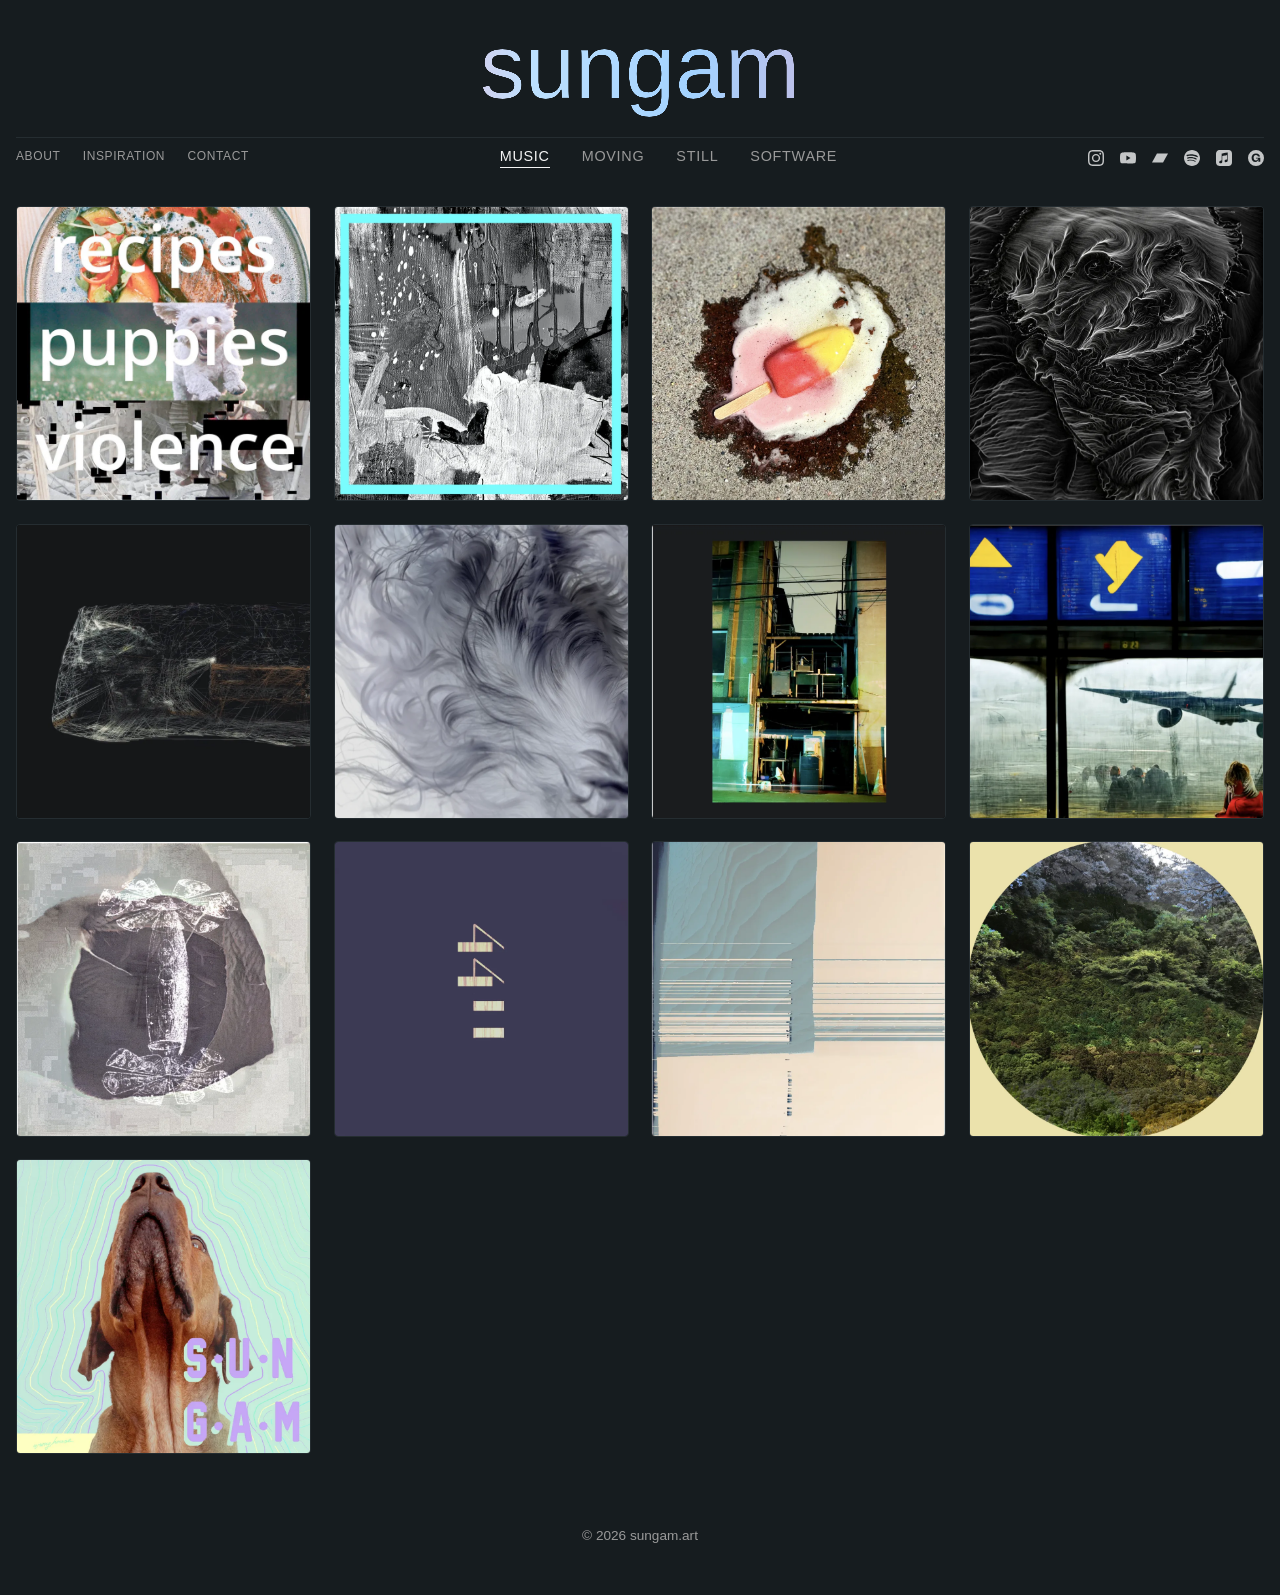
==== commit 2507f9ec: "Fix category links, unify nav row, restore social links - Fix activeType crash (filterPills was empt" ====
--- a/index.html
+++ b/index.html
@@ -19,17 +19,28 @@
     <span class="sr-only">sungam</span>
   </a>
 
-  <nav class="tabs" role="tablist" aria-label="Site sections">
-    <button class="tab" id="tab-about" type="button" role="tab" aria-selected="false" aria-controls="panel-about" data-tab-link="about">About</button>
-    <button class="tab" id="tab-inspiration" type="button" role="tab" aria-selected="false" aria-controls="panel-inspiration" data-tab-link="inspiration">Inspiration</button>
-    <a class="tab" href="mailto:magnbir@gmail.com">Contact</a>
-  </nav>
-
-  <div class="category-row">
-    <button class="category-link" type="button" data-category="music">Music</button>
-    <button class="category-link" type="button" data-category="video">Moving</button>
-    <button class="category-link" type="button" data-category="visual">Still</button>
-    <button class="category-link" type="button" data-category="software">Software</button>
+  <div class="nav-row">
+    <nav class="tabs" role="tablist" aria-label="Site sections">
+      <button class="tab" id="tab-about" type="button" role="tab" aria-selected="false" aria-controls="panel-about" data-tab-link="about">About</button>
+      <button class="tab" id="tab-inspiration" type="button" role="tab" aria-selected="false" aria-controls="panel-inspiration" data-tab-link="inspiration">Inspiration</button>
+      <a class="tab" href="mailto:magnbir@gmail.com">Contact</a>
+    </nav>
+
+    <div class="category-row">
+      <button class="category-link" type="button" data-category="music">Music</button>
+      <button class="category-link" type="button" data-category="video">Moving</button>
+      <button class="category-link" type="button" data-category="visual">Still</button>
+      <button class="category-link" type="button" data-category="software">Software</button>
+    </div>
+
+    <div class="social-row">
+      <a class="social-link" href="https://www.instagram.com/__sungam__/" target="_blank" rel="noopener" aria-label="Instagram"><img class="icon" src="icons/instagram.svg" alt="" width="16" height="16"></a>
+      <a class="social-link" href="https://www.youtube.com/@sungam" target="_blank" rel="noopener" aria-label="YouTube"><img class="icon" src="icons/youtube.svg" alt="" width="16" height="16"></a>
+      <a class="social-link" href="https://sungam.bandcamp.com" target="_blank" rel="noopener" aria-label="Bandcamp"><img class="icon" src="icons/bandcamp.svg" alt="" width="16" height="16"></a>
+      <a class="social-link" href="https://open.spotify.com/artist/68huo9mRfQg0QG0j0LgbL6?si=V7cz_R4qQu2yPX_qafAMXg" target="_blank" rel="noopener" aria-label="Spotify"><img class="icon" src="icons/spotify.svg" alt="" width="16" height="16"></a>
+      <a class="social-link" href="https://music.apple.com/us/artist/sungam/1445537226" target="_blank" rel="noopener" aria-label="Apple Music"><img class="icon" src="icons/applemusic.svg" alt="" width="16" height="16"></a>
+      <a class="social-link" href="https://sungam.gumroad.com" target="_blank" rel="noopener" aria-label="Gumroad"><img class="icon" src="icons/gumroad.svg" alt="" width="16" height="16"></a>
+    </div>
   </div>
 </header>
 
--- a/style.css
+++ b/style.css
@@ -61,19 +61,30 @@
   height: 100px;
 }
 
-.tabs {
-  display: flex;
-  gap: 1.6rem;
-  justify-content: center;
-}
-
-.category-row {
-  display: flex;
-  gap: 2rem;
-  justify-content: center;
+.nav-row {
+  display: flex;
+  align-items: center;
+  justify-content: space-between;
+  width: 100%;
   padding: 0.6rem 0 0.8rem;
   border-top: 1px solid var(--border);
-  width: 100%;
+  gap: 1.5rem;
+}
+
+.tabs {
+  display: flex;
+  gap: 1.4rem;
+  align-items: center;
+}
+
+.tabs .tab {
+  font-size: 0.75rem;
+}
+
+.category-row {
+  display: flex;
+  gap: 2rem;
+  align-items: center;
 }
 
 .category-link {
@@ -127,12 +138,8 @@
 
 .social-row {
   display: flex;
-  flex-wrap: wrap;
-  justify-content: flex-end;
+  align-items: center;
   gap: 1rem;
-  max-width: 1400px;
-  margin: 1rem auto 0;
-  padding: 0 1rem;
 }
 
 .social-link {
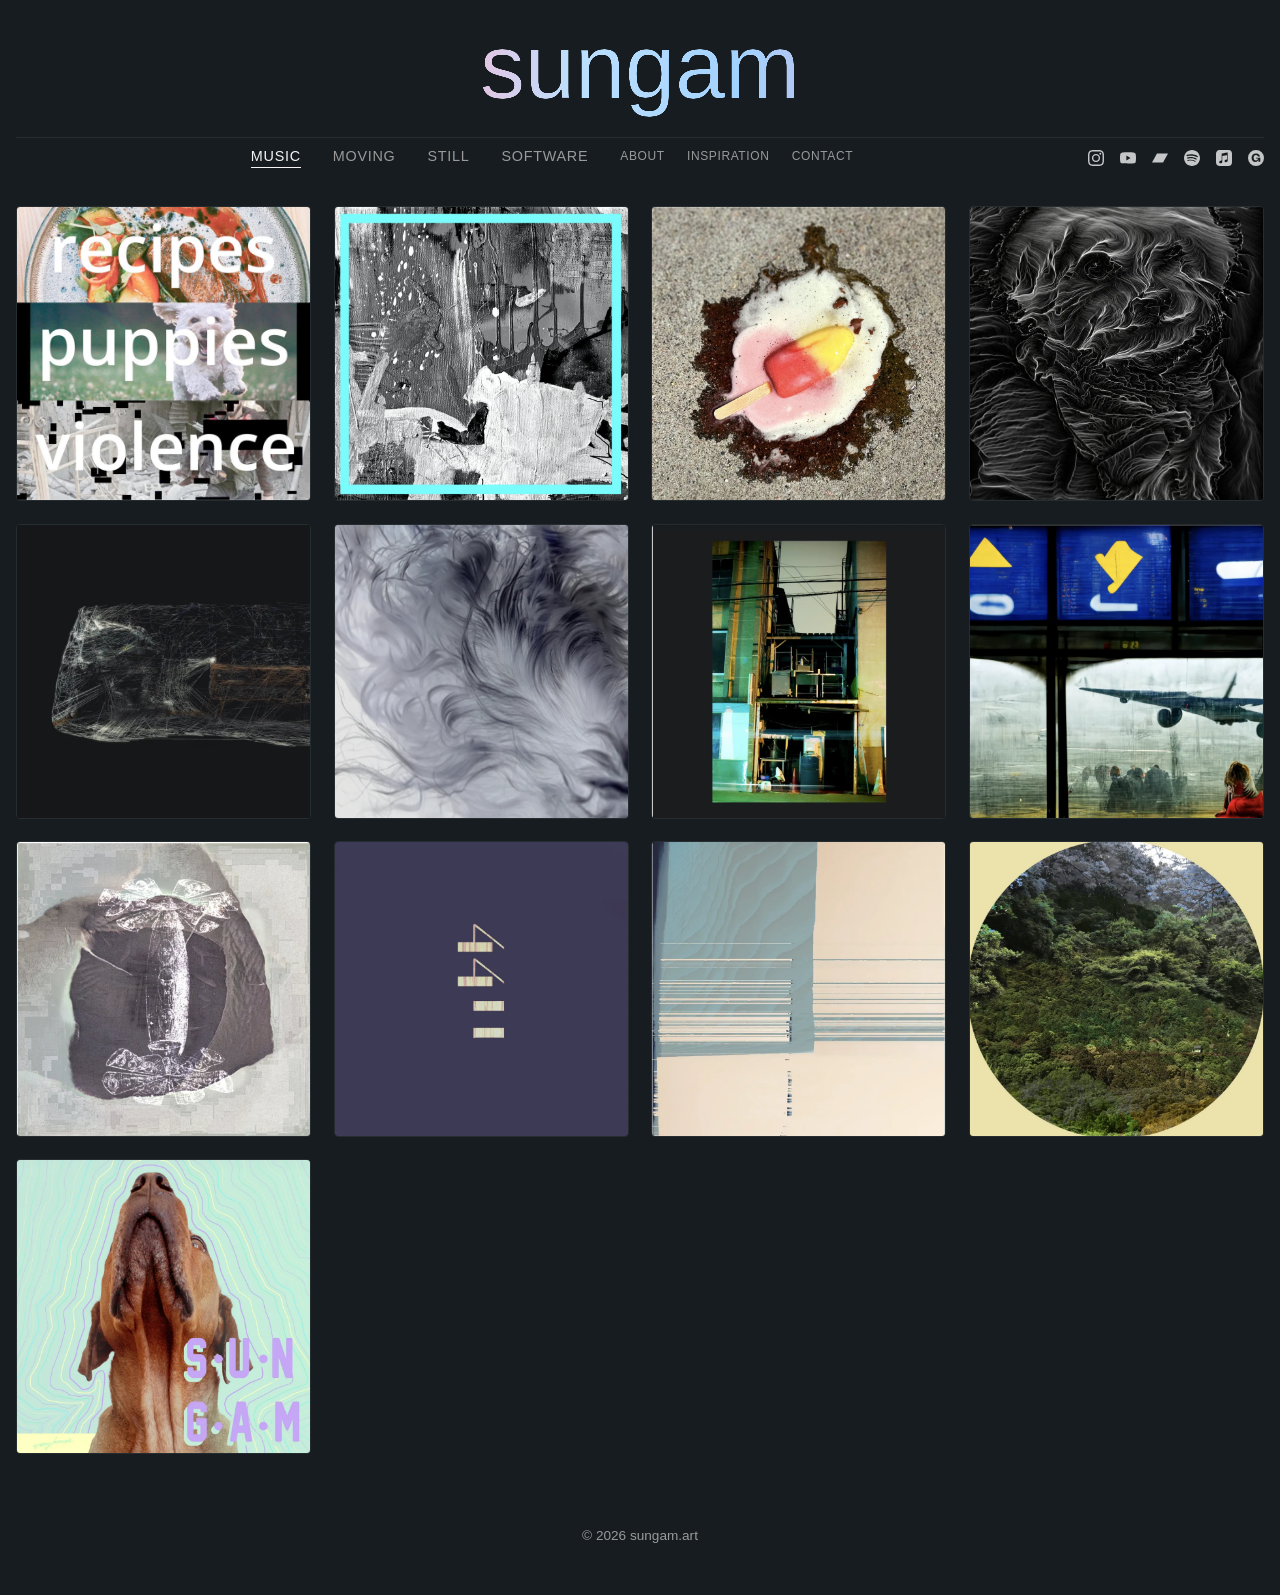
==== commit 6372cb8a: "Reorder nav: category links left of tabs, centered; social right Co-Authored-By: Claude Sonnet 4.6 <" ====
--- a/index.html
+++ b/index.html
@@ -20,17 +20,18 @@
   </a>
 
   <div class="nav-row">
-    <nav class="tabs" role="tablist" aria-label="Site sections">
-      <button class="tab" id="tab-about" type="button" role="tab" aria-selected="false" aria-controls="panel-about" data-tab-link="about">About</button>
-      <button class="tab" id="tab-inspiration" type="button" role="tab" aria-selected="false" aria-controls="panel-inspiration" data-tab-link="inspiration">Inspiration</button>
-      <a class="tab" href="mailto:magnbir@gmail.com">Contact</a>
-    </nav>
-
-    <div class="category-row">
-      <button class="category-link" type="button" data-category="music">Music</button>
-      <button class="category-link" type="button" data-category="video">Moving</button>
-      <button class="category-link" type="button" data-category="visual">Still</button>
-      <button class="category-link" type="button" data-category="software">Software</button>
+    <div class="nav-center">
+      <div class="category-row">
+        <button class="category-link" type="button" data-category="music">Music</button>
+        <button class="category-link" type="button" data-category="video">Moving</button>
+        <button class="category-link" type="button" data-category="visual">Still</button>
+        <button class="category-link" type="button" data-category="software">Software</button>
+      </div>
+      <nav class="tabs" role="tablist" aria-label="Site sections">
+        <button class="tab" id="tab-about" type="button" role="tab" aria-selected="false" aria-controls="panel-about" data-tab-link="about">About</button>
+        <button class="tab" id="tab-inspiration" type="button" role="tab" aria-selected="false" aria-controls="panel-inspiration" data-tab-link="inspiration">Inspiration</button>
+        <a class="tab" href="mailto:magnbir@gmail.com">Contact</a>
+      </nav>
     </div>
 
     <div class="social-row">
--- a/style.css
+++ b/style.css
@@ -64,11 +64,17 @@
 .nav-row {
   display: flex;
   align-items: center;
-  justify-content: space-between;
   width: 100%;
   padding: 0.6rem 0 0.8rem;
   border-top: 1px solid var(--border);
-  gap: 1.5rem;
+}
+
+.nav-center {
+  display: flex;
+  align-items: center;
+  gap: 2rem;
+  flex: 1;
+  justify-content: center;
 }
 
 .tabs {
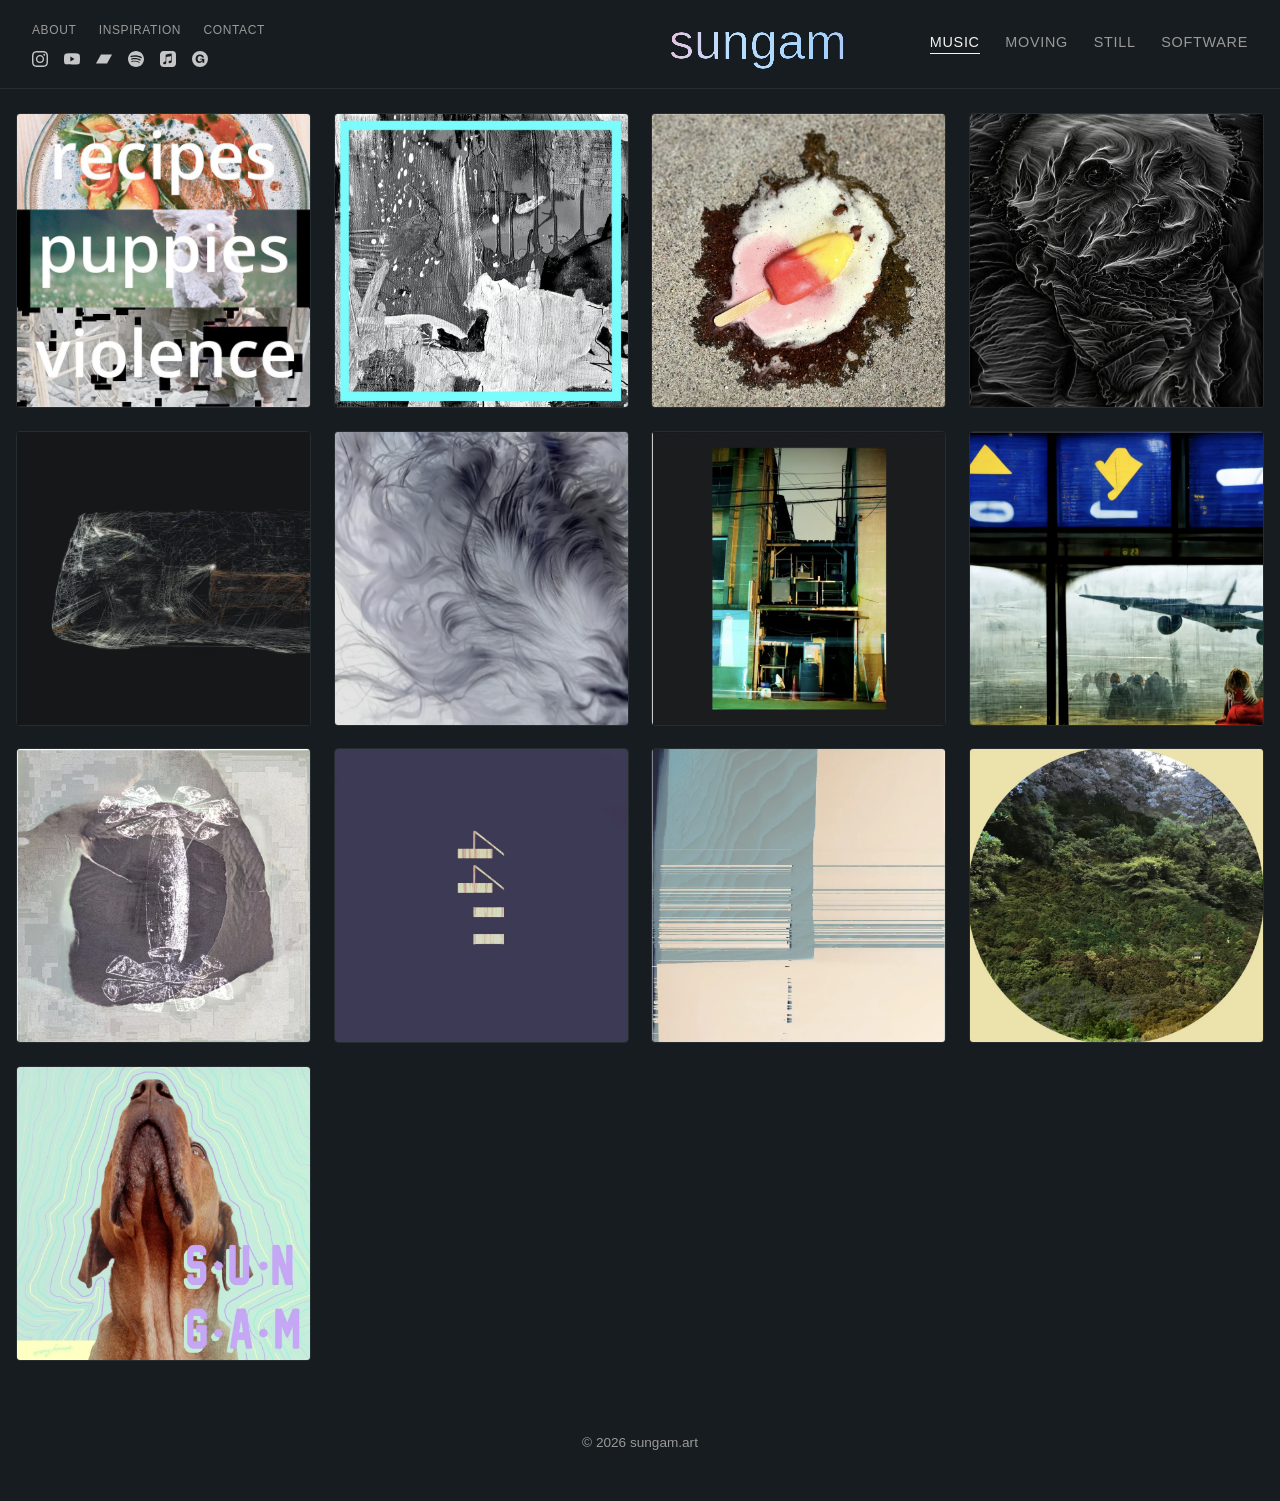
==== commit a8d8f377: "Horizontal header: left=tabs+social, right=logo+category links Co-Authored-By: Claude Sonnet 4.6 <no" ====
--- a/index.html
+++ b/index.html
@@ -14,26 +14,12 @@
 <body>
 
 <header class="site-header">
-  <a class="brand" href="#music" data-tab-link="portfolio">
-    <canvas id="logo-canvas" aria-hidden="true"></canvas>
-    <span class="sr-only">sungam</span>
-  </a>
-
-  <div class="nav-row">
-    <div class="nav-center">
-      <div class="category-row">
-        <button class="category-link" type="button" data-category="music">Music</button>
-        <button class="category-link" type="button" data-category="video">Moving</button>
-        <button class="category-link" type="button" data-category="visual">Still</button>
-        <button class="category-link" type="button" data-category="software">Software</button>
-      </div>
-      <nav class="tabs" role="tablist" aria-label="Site sections">
-        <button class="tab" id="tab-about" type="button" role="tab" aria-selected="false" aria-controls="panel-about" data-tab-link="about">About</button>
-        <button class="tab" id="tab-inspiration" type="button" role="tab" aria-selected="false" aria-controls="panel-inspiration" data-tab-link="inspiration">Inspiration</button>
-        <a class="tab" href="mailto:magnbir@gmail.com">Contact</a>
-      </nav>
-    </div>
-
+  <div class="header-left">
+    <nav class="tabs" role="tablist" aria-label="Site sections">
+      <button class="tab" id="tab-about" type="button" role="tab" aria-selected="false" aria-controls="panel-about" data-tab-link="about">About</button>
+      <button class="tab" id="tab-inspiration" type="button" role="tab" aria-selected="false" aria-controls="panel-inspiration" data-tab-link="inspiration">Inspiration</button>
+      <a class="tab" href="mailto:magnbir@gmail.com">Contact</a>
+    </nav>
     <div class="social-row">
       <a class="social-link" href="https://www.instagram.com/__sungam__/" target="_blank" rel="noopener" aria-label="Instagram"><img class="icon" src="icons/instagram.svg" alt="" width="16" height="16"></a>
       <a class="social-link" href="https://www.youtube.com/@sungam" target="_blank" rel="noopener" aria-label="YouTube"><img class="icon" src="icons/youtube.svg" alt="" width="16" height="16"></a>
@@ -43,6 +29,19 @@
       <a class="social-link" href="https://sungam.gumroad.com" target="_blank" rel="noopener" aria-label="Gumroad"><img class="icon" src="icons/gumroad.svg" alt="" width="16" height="16"></a>
     </div>
   </div>
+
+  <div class="header-right">
+    <a class="brand" href="#music" data-tab-link="portfolio">
+      <canvas id="logo-canvas" aria-hidden="true"></canvas>
+      <span class="sr-only">sungam</span>
+    </a>
+    <div class="category-row">
+      <button class="category-link" type="button" data-category="music">Music</button>
+      <button class="category-link" type="button" data-category="video">Moving</button>
+      <button class="category-link" type="button" data-category="visual">Still</button>
+      <button class="category-link" type="button" data-category="software">Software</button>
+    </div>
+  </div>
 </header>
 
 <main class="site-main">
--- a/style.css
+++ b/style.css
@@ -41,40 +41,36 @@
   position: sticky;
   top: 0;
   z-index: 100;
-  padding: 1.4rem 1rem 0;
+  padding: 1rem 2rem;
   background: var(--bg);
   display: flex;
+  flex-direction: row;
+  align-items: center;
+  justify-content: space-between;
+  border-bottom: 1px solid var(--border);
+}
+
+.header-left {
+  display: flex;
   flex-direction: column;
-  align-items: center;
-  gap: 0.9rem;
+  gap: 0.5rem;
+}
+
+.header-right {
+  display: flex;
+  align-items: center;
+  gap: 2rem;
 }
 
 .brand {
   display: flex;
   align-items: center;
-  justify-content: center;
 }
 
 .brand #logo-canvas {
   display: block;
-  width: 500px;
-  height: 100px;
-}
-
-.nav-row {
-  display: flex;
-  align-items: center;
-  width: 100%;
-  padding: 0.6rem 0 0.8rem;
-  border-top: 1px solid var(--border);
-}
-
-.nav-center {
-  display: flex;
-  align-items: center;
-  gap: 2rem;
-  flex: 1;
-  justify-content: center;
+  width: 280px;
+  height: 56px;
 }
 
 .tabs {
@@ -89,7 +85,7 @@
 
 .category-row {
   display: flex;
-  gap: 2rem;
+  gap: 1.6rem;
   align-items: center;
 }
 
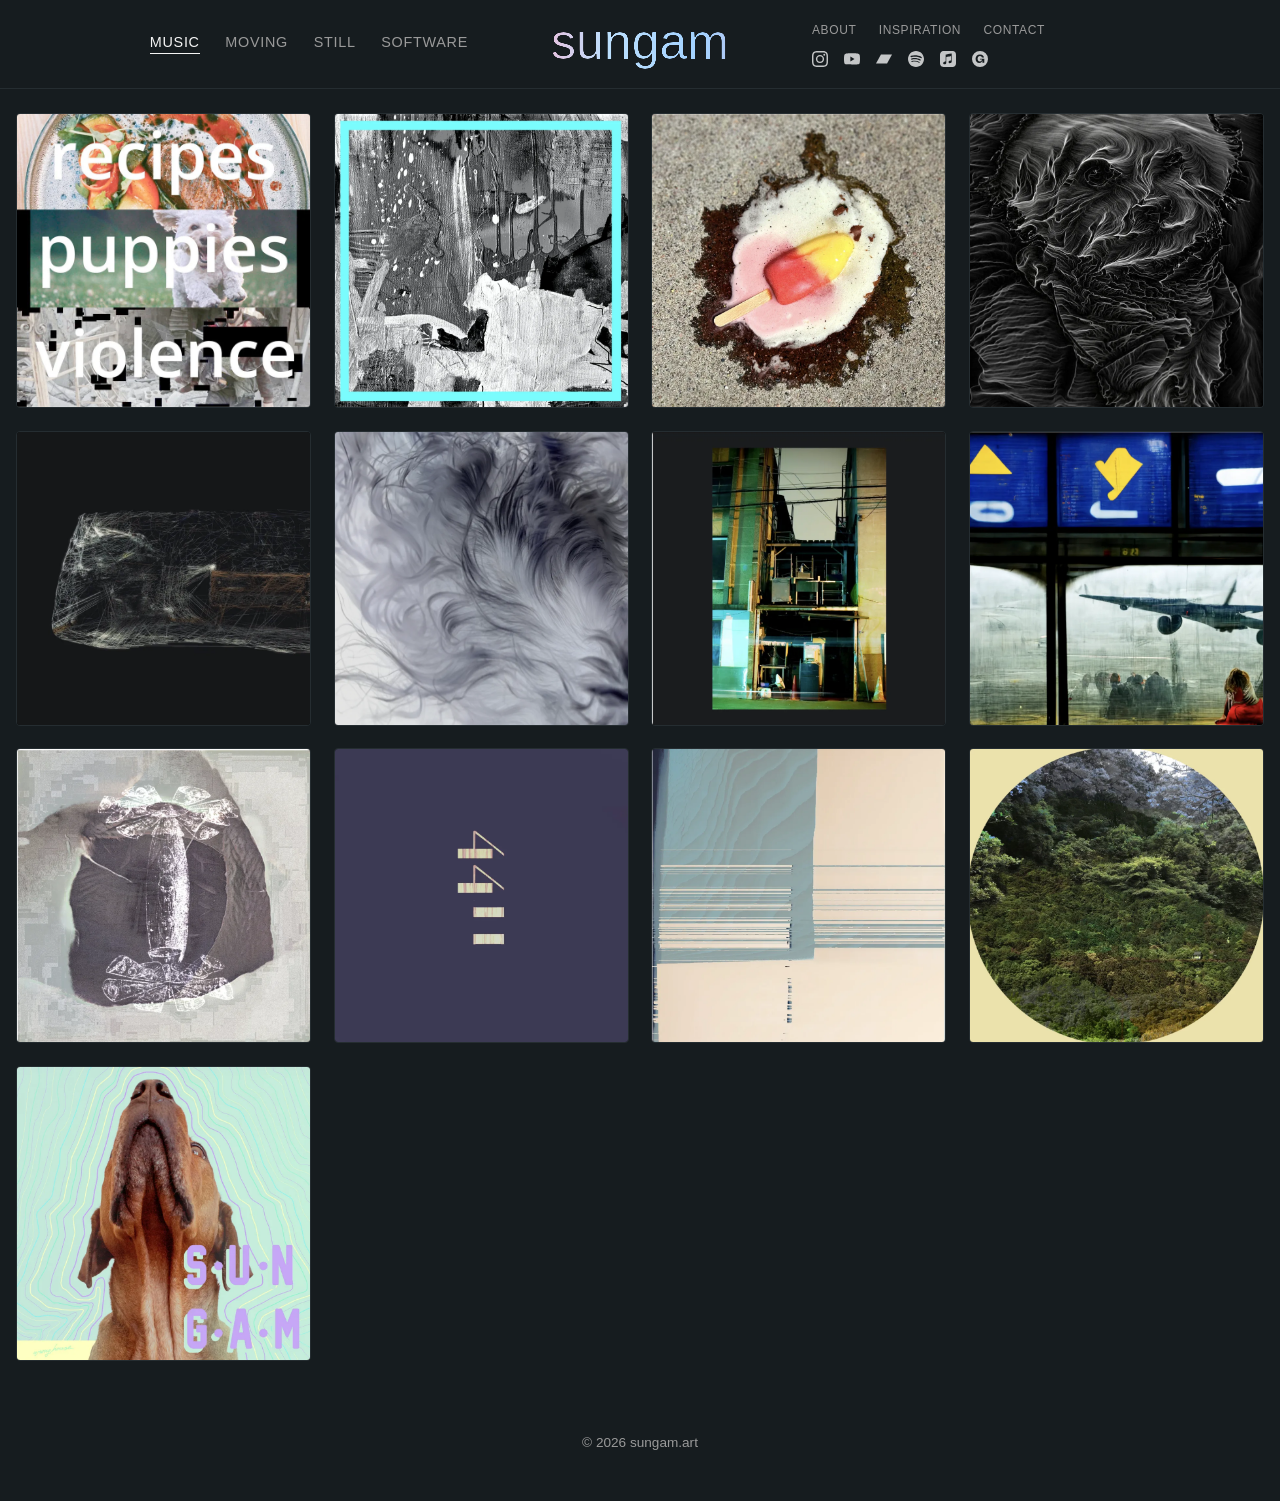
==== commit fbc481af: "Header: logo centered, category links left, tabs+social right Uses 3-column grid so logo stays truly" ====
--- a/index.html
+++ b/index.html
@@ -15,6 +15,20 @@
 
 <header class="site-header">
   <div class="header-left">
+    <div class="category-row">
+      <button class="category-link" type="button" data-category="music">Music</button>
+      <button class="category-link" type="button" data-category="video">Moving</button>
+      <button class="category-link" type="button" data-category="visual">Still</button>
+      <button class="category-link" type="button" data-category="software">Software</button>
+    </div>
+  </div>
+
+  <a class="brand" href="#music" data-tab-link="portfolio">
+    <canvas id="logo-canvas" aria-hidden="true"></canvas>
+    <span class="sr-only">sungam</span>
+  </a>
+
+  <div class="header-right">
     <nav class="tabs" role="tablist" aria-label="Site sections">
       <button class="tab" id="tab-about" type="button" role="tab" aria-selected="false" aria-controls="panel-about" data-tab-link="about">About</button>
       <button class="tab" id="tab-inspiration" type="button" role="tab" aria-selected="false" aria-controls="panel-inspiration" data-tab-link="inspiration">Inspiration</button>
@@ -29,19 +43,6 @@
       <a class="social-link" href="https://sungam.gumroad.com" target="_blank" rel="noopener" aria-label="Gumroad"><img class="icon" src="icons/gumroad.svg" alt="" width="16" height="16"></a>
     </div>
   </div>
-
-  <div class="header-right">
-    <a class="brand" href="#music" data-tab-link="portfolio">
-      <canvas id="logo-canvas" aria-hidden="true"></canvas>
-      <span class="sr-only">sungam</span>
-    </a>
-    <div class="category-row">
-      <button class="category-link" type="button" data-category="music">Music</button>
-      <button class="category-link" type="button" data-category="video">Moving</button>
-      <button class="category-link" type="button" data-category="visual">Still</button>
-      <button class="category-link" type="button" data-category="software">Software</button>
-    </div>
-  </div>
 </header>
 
 <main class="site-main">
--- a/style.css
+++ b/style.css
@@ -43,23 +43,24 @@
   z-index: 100;
   padding: 1rem 2rem;
   background: var(--bg);
-  display: flex;
-  flex-direction: row;
-  align-items: center;
-  justify-content: space-between;
+  display: grid;
+  grid-template-columns: 1fr auto 1fr;
+  align-items: center;
+  gap: 2rem;
   border-bottom: 1px solid var(--border);
 }
 
 .header-left {
   display: flex;
+  align-items: center;
+  justify-content: flex-end;
+}
+
+.header-right {
+  display: flex;
   flex-direction: column;
+  align-items: flex-start;
   gap: 0.5rem;
-}
-
-.header-right {
-  display: flex;
-  align-items: center;
-  gap: 2rem;
 }
 
 .brand {
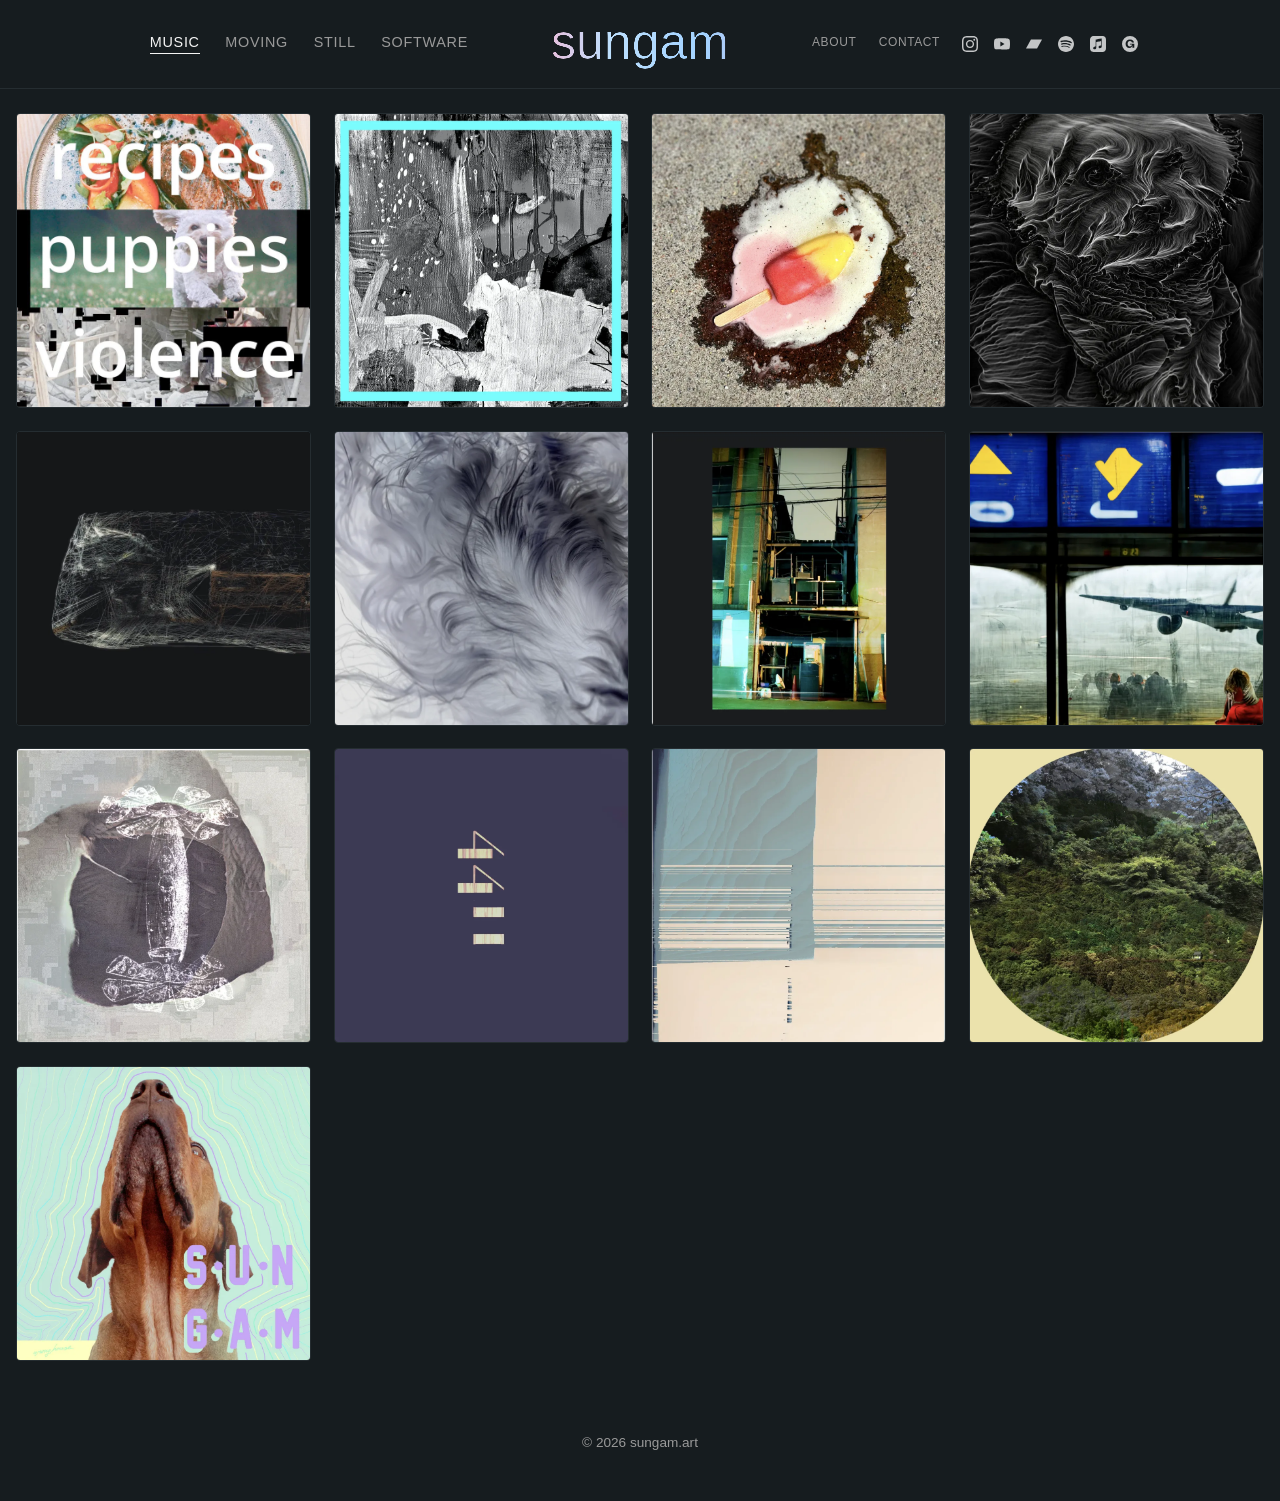
==== commit d9f17439: "Hide Inspiration link from nav (panel kept in repo) Co-Authored-By: Claude Sonnet 4.6 <noreply@anthr" ====
--- a/index.html
+++ b/index.html
@@ -31,7 +31,6 @@
   <div class="header-right">
     <nav class="tabs" role="tablist" aria-label="Site sections">
       <button class="tab" id="tab-about" type="button" role="tab" aria-selected="false" aria-controls="panel-about" data-tab-link="about">About</button>
-      <button class="tab" id="tab-inspiration" type="button" role="tab" aria-selected="false" aria-controls="panel-inspiration" data-tab-link="inspiration">Inspiration</button>
       <a class="tab" href="mailto:magnbir@gmail.com">Contact</a>
     </nav>
     <div class="social-row">
--- a/style.css
+++ b/style.css
@@ -58,9 +58,9 @@
 
 .header-right {
   display: flex;
-  flex-direction: column;
-  align-items: flex-start;
-  gap: 0.5rem;
+  flex-direction: row;
+  align-items: center;
+  gap: 1.4rem;
 }
 
 .brand {
